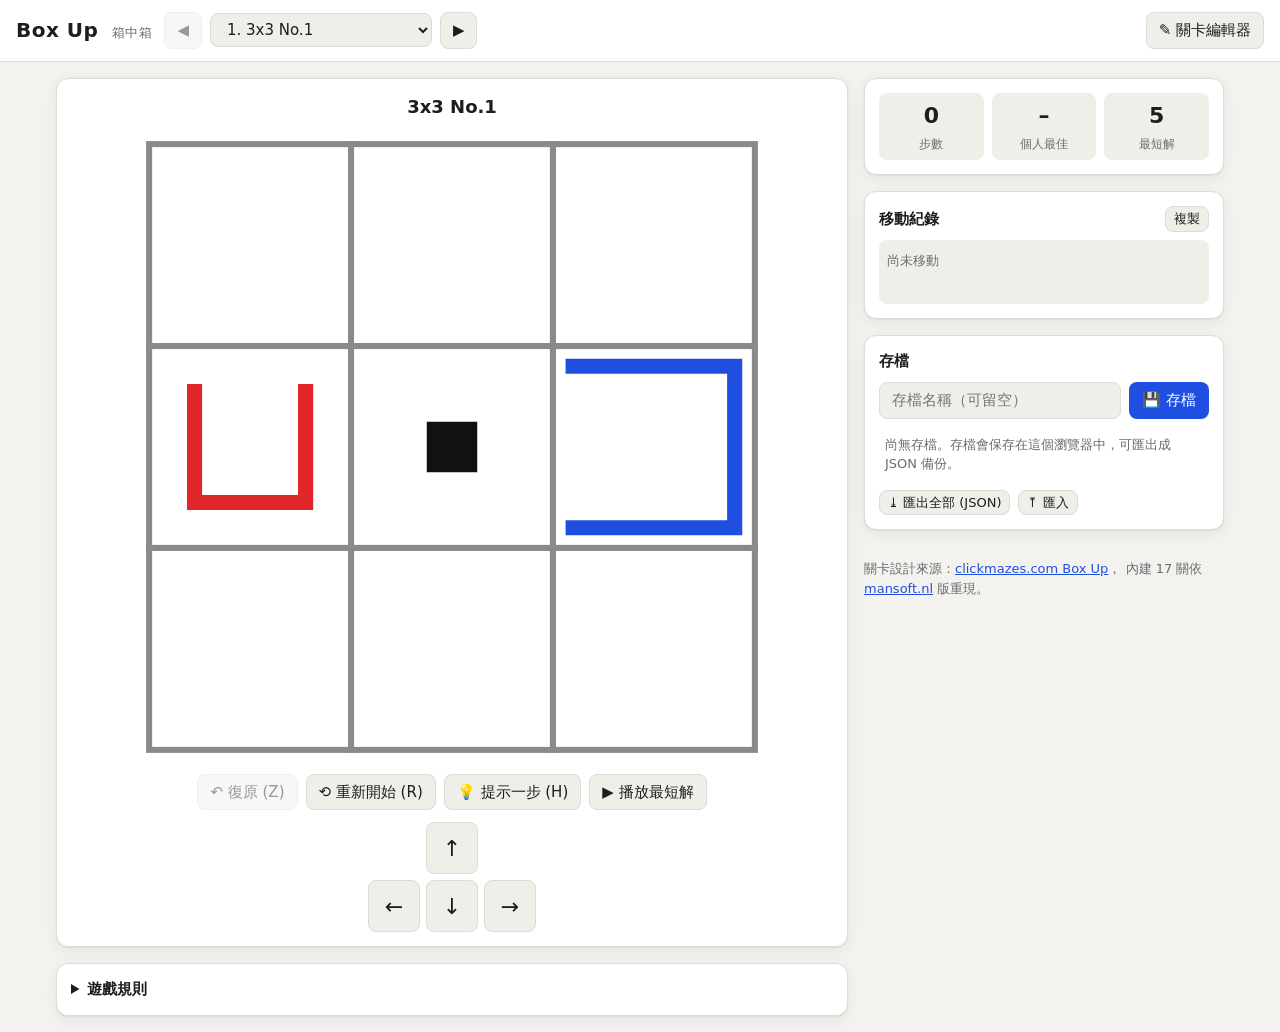
==== index.html @ 64d10af4 "Box Up 箱中箱：遊戲（17 關、移動紀錄、存檔）與關卡編輯器 Co-Authored-By: Claude Opus 5.5 <noreply@anthropic.com>" ====
<!doctype html>
<html lang="zh-Hant">
<head>
<meta charset="utf-8">
<meta name="viewport" content="width=device-width, initial-scale=1">
<title>Box Up 箱中箱</title>
<link rel="stylesheet" href="style.css">
</head>
<body>
<header class="top">
  <h1>Box Up <small>箱中箱</small></h1>
  <div class="row">
    <button id="prevBtn" title="上一關">◀</button>
    <select id="levelSel" aria-label="選擇關卡"></select>
    <button id="nextBtn" title="下一關">▶</button>
  </div>
  <nav><a class="btn" href="editor.html">✎ 關卡編輯器</a></nav>
</header>

<main class="layout">
  <section class="stack">
    <div class="card board-wrap">
      <div class="status" id="status"></div>
      <svg class="board" id="board"></svg>
      <div class="row" style="justify-content:center">
        <button id="undoBtn">↶ 復原 (Z)</button>
        <button id="restartBtn">⟲ 重新開始 (R)</button>
        <button id="hintBtn">💡 提示一步 (H)</button>
        <button id="solutionBtn">▶ 播放最短解</button>
      </div>
      <div class="dpad" aria-label="方向鍵">
        <button class="u" data-dir="0">↑</button>
        <button class="l" data-dir="3">←</button>
        <button class="d" data-dir="2">↓</button>
        <button class="r" data-dir="1">→</button>
      </div>
    </div>

    <div class="card rules">
      <details>
        <summary>遊戲規則</summary>
        <ul>
          <li>用方向鍵（或 WASD、畫面按鈕、點擊相鄰格、手機滑動）移動<b>小黑點</b>。</li>
          <li>箱子是缺一邊的方框，<b>缺口</b>就是入口。只能從缺口走進箱子。</li>
          <li>在箱子裡往缺口方向走會離開箱子；往其他方向走會<b>推著箱子一起移動</b>。</li>
          <li>紅箱可以從藍箱的缺口推進藍箱；藍箱則放不進紅箱，箱子也不能撞進同色箱子。</li>
          <li>目標：小黑點進入<span style="color:var(--box-red)">紅箱</span>，再把紅箱推進<span style="color:var(--box-blue)">藍箱</span>。黑色的箱子只是障礙用的配角。</li>
        </ul>
        <p class="muted">鍵盤：方向鍵 / WASD 移動、Z 或 Backspace 復原、R 重新開始、H 提示。</p>
      </details>
    </div>
  </section>

  <aside class="stack">
    <div class="card">
      <div class="stats">
        <div><b id="stepCount">0</b><span>步數</span></div>
        <div><b id="bestCount">–</b><span>個人最佳</span></div>
        <div><b id="parCount">…</b><span>最短解</span></div>
      </div>
    </div>

    <div class="card">
      <div class="row" style="justify-content:space-between">
        <h2 style="margin:0">移動紀錄</h2>
        <button class="small" id="copyMovesBtn">複製</button>
      </div>
      <div class="movelog" id="moveLog" style="margin-top:8px"></div>
    </div>

    <div class="card">
      <h2>存檔</h2>
      <div class="row">
        <input type="text" id="saveName" placeholder="存檔名稱（可留空）" style="flex:1">
        <button class="primary" id="saveBtn">💾 存檔</button>
      </div>
      <div class="list" id="recordList" style="margin-top:10px"></div>
      <div class="row" style="margin-top:10px">
        <button class="small" id="exportBtn">⤓ 匯出全部 (JSON)</button>
        <button class="small" id="importBtn">⤒ 匯入</button>
        <input type="file" id="importFile" accept=".json,application/json" hidden>
      </div>
    </div>

    <p class="muted">關卡設計來源：<a href="https://clickmazes.com/boxup/new-boxup.htm" target="_blank" rel="noopener">clickmazes.com Box Up</a>，
      內建 17 關依 <a href="https://www.mansoft.nl/svg/boxup.html" target="_blank" rel="noopener">mansoft.nl</a> 版重現。</p>
  </aside>
</main>
<div class="toast" id="toast"></div>

<script src="boxup-core.js"></script>
<script src="levels.js"></script>
<script>
(function () {
  'use strict';
  const B = BoxUp;
  const $ = id => document.getElementById(id);
  const store = {
    get(k, d) { try { const v = localStorage.getItem(k); return v ? JSON.parse(v) : d; } catch (e) { return d; } },
    set(k, v) { try { localStorage.setItem(k, JSON.stringify(v)); } catch (e) { toast('無法寫入瀏覽器儲存空間'); } },
  };
  const K_RECORDS = 'boxup.records', K_CUSTOM = 'boxup.customLevels', K_BEST = 'boxup.best', K_LAST = 'boxup.lastLevel';

  let levels = [];        // {id, name, code, custom}
  let cur = null;         // 目前關卡 {id,name,code}
  let L = null;           // 解析後關卡
  let history = [];       // 狀態堆疊
  let moves = '';         // 'URDL' 字串
  let board = null;
  let solved = false;
  let replayTimer = null;
  let parCache = {};

  function toast(msg) {
    const t = $('toast'); t.textContent = msg; t.classList.add('show');
    clearTimeout(toast._t); toast._t = setTimeout(() => t.classList.remove('show'), 1800);
  }

  // ---------- 關卡清單 ----------
  function buildLevelList() {
    levels = BOXUP_LEVELS.map((l, i) => ({ id: 'b' + i, name: `${i + 1}. ${l.name}`, code: l.code }));
    store.get(K_CUSTOM, []).forEach((l, i) => levels.push({ id: 'c:' + l.code, name: `★ ${l.name}`, code: l.code, custom: true }));
    const params = new URLSearchParams(location.search);
    const testCode = params.get('code');
    if (testCode && !levels.some(l => l.code === testCode)) {
      levels.push({ id: 't:' + testCode, name: `🧪 ${params.get('name') || '試玩關卡'}`, code: testCode, custom: true });
    }
    const sel = $('levelSel');
    sel.innerHTML = '';
    const g1 = document.createElement('optgroup'); g1.label = '內建關卡';
    const g2 = document.createElement('optgroup'); g2.label = '自訂關卡';
    levels.forEach((l, i) => {
      const o = document.createElement('option'); o.value = i; o.textContent = l.name;
      (l.custom ? g2 : g1).appendChild(o);
    });
    sel.appendChild(g1); if (g2.children.length) sel.appendChild(g2);
  }

  function levelIndexByCode(code) { return levels.findIndex(l => l.code === code); }

  function loadLevel(idx, movesToApply) {
    stopReplay();
    idx = Math.max(0, Math.min(levels.length - 1, idx));
    cur = levels[idx];
    $('levelSel').value = idx;
    $('prevBtn').disabled = idx === 0;
    $('nextBtn').disabled = idx === levels.length - 1;
    try { L = B.parse(cur.code); }
    catch (e) { $('status').textContent = '關卡格式錯誤：' + e.message; return; }
    board = B.createBoard($('board'), L, { onCell: clickCell });
    history = [B.initialState(L)];
    moves = '';
    solved = false;
    $('board').classList.add('no-anim');
    render();
    requestAnimationFrame(() => requestAnimationFrame(() => $('board').classList.remove('no-anim')));
    document.title = 'Box Up ' + cur.name.replace(/^[^ ]+ /, '');
    store.set(K_LAST, cur.code);
    if (movesToApply) applyMoves(movesToApply, false);
    updatePar();
  }

  function updatePar() {
    const code = cur.code;
    if (parCache[code] !== undefined) { $('parCount').textContent = parCache[code] ?? '無解'; return; }
    $('parCount').textContent = '…';
    setTimeout(() => {
      const r = B.solve(B.parse(code));
      parCache[code] = r.path ? r.path.length : null;
      if (cur.code === code) $('parCount').textContent = parCache[code] ?? (r.aborted ? '太大' : '無解');
    }, 30);
  }

  function state() { return history[history.length - 1]; }

  // ---------- 移動 ----------
  function doMove(dir, fromReplay) {
    if (!fromReplay && replayTimer) return false;
    if (solved) return false;
    const S = B.move(L, state(), dir);
    if (!S) { if (!fromReplay) bump(); return false; }
    history.push(S);
    moves += B.LETTERS[dir];
    if (B.isSolved(L, S)) onSolved();
    render();
    return true;
  }

  function bump() {
    const svg = $('board');
    svg.animate([{ transform: 'translateX(0)' }, { transform: 'translateX(-4px)' }, { transform: 'translateX(4px)' }, { transform: 'translateX(0)' }], { duration: 160 });
  }

  function applyMoves(str, animate) {
    for (const c of str) {
      const d = B.LETTERS.indexOf(c);
      if (d < 0) continue;
      if (!doMove(d, true)) break;
    }
  }

  function undo() {
    if (replayTimer || history.length <= 1) return;
    history.pop(); moves = moves.slice(0, -1); solved = false; render();
  }

  function restart() { stopReplay(); history = [history[0]]; moves = ''; solved = false; render(); }

  function onSolved() {
    solved = true;
    const best = store.get(K_BEST, {});
    const n = moves.length;
    if (!best[cur.code] || n < best[cur.code]) { best[cur.code] = n; store.set(K_BEST, best); }
  }

  function clickCell(x, y) {
    const S = state();
    const dx = x - S.px, dy = y - S.py;
    if (Math.abs(dx) + Math.abs(dy) !== 1) return;
    doMove(B.DIRS.findIndex(d => d[0] === dx && d[1] === dy));
  }

  // ---------- 畫面 ----------
  function render() {
    board.update(state());
    $('stepCount').textContent = moves.length;
    const best = store.get(K_BEST, {})[cur.code];
    $('bestCount').textContent = best ?? '–';
    $('board').classList.toggle('solved', solved);
    const st = $('status');
    if (solved) {
      const par = parCache[cur.code];
      st.textContent = `🎉 過關！共 ${moves.length} 步` + (par && moves.length === par ? '（最短解！）' : '');
      st.className = 'status win';
    } else if (replayTimer) { st.textContent = '▶ 播放中…'; st.className = 'status'; }
    else { st.textContent = cur.name.replace(/^[^ ]+ /, ''); st.className = 'status'; }
    renderLog();
    $('undoBtn').disabled = history.length <= 1 || !!replayTimer;
  }

  function renderLog(highlight) {
    const log = $('moveLog');
    if (!moves.length) { log.innerHTML = '<span class="muted">尚未移動</span>'; return; }
    let html = '';
    for (let i = 0; i < moves.length; i += 10) {
      const chunk = [...moves.slice(i, i + 10)].map((c, j) => {
        const a = B.ARROWS[B.LETTERS.indexOf(c)];
        return (i + j === highlight) ? `<span class="cur">${a}</span>` : a;
      }).join('');
      html += `<span class="grp"><span class="num">${i + 1}</span>${chunk}</span>`;
    }
    log.innerHTML = html;
    log.scrollTop = log.scrollHeight;
  }

  // ---------- 提示 / 播放 ----------
  function hint() {
    if (solved || replayTimer) return;
    const r = B.solve(L, state());
    if (!r.path) { toast(r.aborted ? '狀態太多，無法計算' : '目前局面無解，請復原或重新開始'); return; }
    toast(`提示：${B.ARROWS[r.path[0]]}（還需 ${r.path.length} 步）`);
    doMove(r.path[0]);
  }

  function playMoves(str, label) {
    stopReplay();
    history = [history[0]]; moves = ''; solved = false;
    let i = 0;
    replayTimer = setInterval(() => {
      if (i >= str.length || solved) { stopReplay(); toast(label + ' 播放完畢'); return; }
      doMove(B.LETTERS.indexOf(str[i++]), true);
    }, 220);
    $('solutionBtn').textContent = '■ 停止播放';
    render();
  }

  function stopReplay() {
    if (!replayTimer) return;
    clearInterval(replayTimer); replayTimer = null;
    $('solutionBtn').textContent = '▶ 播放最短解';
    if (board) render();
  }

  // ---------- 存檔 ----------
  function records() { return store.get(K_RECORDS, []); }

  function saveRecord() {
    if (!moves.length) { toast('還沒有任何移動可存檔'); return; }
    const list = records();
    const name = $('saveName').value.trim() || `${cur.name.replace(/^[^ ]+ /, '')} - ${moves.length} 步`;
    list.unshift({
      id: Date.now().toString(36), name, levelName: cur.name.replace(/^[^ ]+ /, ''), levelCode: cur.code,
      moves, steps: moves.length, solved, savedAt: new Date().toISOString(),
    });
    store.set(K_RECORDS, list);
    $('saveName').value = '';
    renderRecords();
    toast('已存檔');
  }

  function renderRecords() {
    const list = records(), box = $('recordList');
    if (!list.length) { box.innerHTML = '<div class="empty">尚無存檔。存檔會保存在這個瀏覽器中，可匯出成 JSON 備份。</div>'; return; }
    box.innerHTML = '';
    list.forEach(r => {
      const d = document.createElement('div'); d.className = 'item';
      const when = new Date(r.savedAt).toLocaleString();
      d.innerHTML = `<div class="t"></div>
        <div class="muted"><span class="lv"></span> · ${r.steps} 步 ${r.solved ? '<span class="badge ok">已過關</span>' : '<span class="badge">進行中</span>'}<br>${when}</div>
        <div class="muted mv" style="font-family:ui-monospace,Consolas,monospace;word-break:break-all"></div>
        <div class="row">
          <button class="small" data-act="load">載入繼續</button>
          <button class="small" data-act="replay">▶ 重播</button>
          <button class="small" data-act="txt">⤓ .txt</button>
          <button class="small danger" data-act="del">刪除</button>
        </div>`;
      d.querySelector('.t').textContent = r.name;
      d.querySelector('.lv').textContent = r.levelName;
      const arrows = B.movesToArrows(r.moves);
      d.querySelector('.mv').textContent = arrows.length > 60 ? arrows.slice(0, 60) + '…' : arrows;
      d.addEventListener('click', e => {
        const act = e.target.dataset && e.target.dataset.act;
        if (act) recordAction(act, r);
      });
      box.appendChild(d);
    });
  }

  function ensureLevel(r) {
    let idx = levelIndexByCode(r.levelCode);
    if (idx < 0) {
      levels.push({ id: 't:' + r.levelCode, name: `📁 ${r.levelName}`, code: r.levelCode, custom: true });
      buildSelOnly();
      idx = levels.length - 1;
    }
    return idx;
  }
  function buildSelOnly() {
    const sel = $('levelSel'); const o = document.createElement('option');
    o.value = levels.length - 1; o.textContent = levels[levels.length - 1].name; sel.appendChild(o);
  }

  function recordAction(act, r) {
    if (act === 'load') { loadLevel(ensureLevel(r), r.moves); toast('已載入：' + r.name); }
    else if (act === 'replay') { loadLevel(ensureLevel(r)); playMoves(r.moves, r.name); }
    else if (act === 'txt') downloadText(r);
    else if (act === 'del') {
      if (!confirm(`刪除存檔「${r.name}」？`)) return;
      store.set(K_RECORDS, records().filter(x => x.id !== r.id)); renderRecords();
    }
  }

  function download(filename, text, type) {
    const a = document.createElement('a');
    a.href = URL.createObjectURL(new Blob([text], { type: type || 'text/plain' }));
    a.download = filename; a.click();
    setTimeout(() => URL.revokeObjectURL(a.href), 1000);
  }

  function downloadText(r) {
    const arrows = B.movesToArrows(r.moves);
    const lines = [];
    for (let i = 0; i < arrows.length; i += 10) lines.push(String(i + 1).padStart(4) + ': ' + arrows.slice(i, i + 10));
    download(`BoxUp-${r.levelName}-${r.steps}步.txt`.replace(/[\\/:*?"<>|]/g, '_'),
      `Box Up 遊戲紀錄\n名稱：${r.name}\n關卡：${r.levelName}\n關卡代碼：${r.levelCode}\n步數：${r.steps}\n狀態：${r.solved ? '已過關' : '進行中'}\n時間：${new Date(r.savedAt).toLocaleString()}\n\n移動（URDL）：${r.moves}\n\n移動（方向）：\n${lines.join('\n')}\n`);
  }

  function exportAll() {
    const data = { app: 'BoxUp', version: 1, exportedAt: new Date().toISOString(), records: records(), customLevels: store.get(K_CUSTOM, []) };
    download('BoxUp-存檔.json', JSON.stringify(data, null, 2), 'application/json');
  }

  function importFile(file) {
    const rd = new FileReader();
    rd.onload = () => {
      try {
        const data = JSON.parse(rd.result);
        const incoming = Array.isArray(data) ? data : (data.records || []);
        const list = records(); const ids = new Set(list.map(r => r.id));
        let n = 0;
        incoming.forEach(r => { if (r && r.levelCode && typeof r.moves === 'string' && !ids.has(r.id)) { list.push(r); n++; } });
        store.set(K_RECORDS, list);
        let m = 0;
        if (Array.isArray(data.customLevels)) {
          const cl = store.get(K_CUSTOM, []); const codes = new Set(cl.map(c => c.code));
          data.customLevels.forEach(c => { if (c && c.code && !codes.has(c.code)) { cl.push(c); m++; } });
          store.set(K_CUSTOM, cl);
        }
        renderRecords();
        if (m) { const code = cur.code; buildLevelList(); $('levelSel').value = levelIndexByCode(code); }
        toast(`匯入 ${n} 筆存檔` + (m ? `、${m} 個自訂關卡` : ''));
      } catch (e) { toast('匯入失敗：檔案格式錯誤'); }
    };
    rd.readAsText(file);
  }

  // ---------- 事件 ----------
  const KEYMAP = { ArrowUp: 0, ArrowRight: 1, ArrowDown: 2, ArrowLeft: 3, w: 0, d: 1, s: 2, a: 3, W: 0, D: 1, S: 2, A: 3 };
  document.addEventListener('keydown', e => {
    if (e.target.matches && e.target.matches('input, textarea, select')) return;
    if (e.ctrlKey || e.metaKey || e.altKey) return;
    if (e.key in KEYMAP) { e.preventDefault(); doMove(KEYMAP[e.key]); }
    else if (e.key === 'z' || e.key === 'Z' || e.key === 'Backspace') { e.preventDefault(); undo(); }
    else if (e.key === 'r' || e.key === 'R') restart();
    else if (e.key === 'h' || e.key === 'H') hint();
  });
  document.querySelectorAll('.dpad button').forEach(b => b.addEventListener('click', () => doMove(+b.dataset.dir)));

  // 手機滑動
  let touch = null;
  $('board').addEventListener('touchstart', e => { const t = e.touches[0]; touch = [t.clientX, t.clientY]; }, { passive: true });
  $('board').addEventListener('touchend', e => {
    if (!touch) return;
    const t = e.changedTouches[0], dx = t.clientX - touch[0], dy = t.clientY - touch[1];
    touch = null;
    if (Math.max(Math.abs(dx), Math.abs(dy)) < 24) return;
    e.preventDefault();
    doMove(Math.abs(dx) > Math.abs(dy) ? (dx > 0 ? 1 : 3) : (dy > 0 ? 2 : 0));
  });

  $('levelSel').addEventListener('change', e => loadLevel(+e.target.value));
  $('prevBtn').addEventListener('click', () => loadLevel(+$('levelSel').value - 1));
  $('nextBtn').addEventListener('click', () => loadLevel(+$('levelSel').value + 1));
  $('undoBtn').addEventListener('click', undo);
  $('restartBtn').addEventListener('click', restart);
  $('hintBtn').addEventListener('click', hint);
  $('solutionBtn').addEventListener('click', () => {
    if (replayTimer) { stopReplay(); return; }
    const r = B.solve(L);
    if (!r.path) { toast('此關無解'); return; }
    playMoves(r.path.map(d => B.LETTERS[d]).join(''), '最短解');
  });
  $('copyMovesBtn').addEventListener('click', () => {
    const text = B.movesToArrows(moves);
    if (!text) return;
    navigator.clipboard.writeText(text).then(() => toast('已複製移動紀錄'), () => toast('複製失敗'));
  });
  $('saveBtn').addEventListener('click', saveRecord);
  $('saveName').addEventListener('keydown', e => { if (e.key === 'Enter') saveRecord(); });
  $('exportBtn').addEventListener('click', exportAll);
  $('importBtn').addEventListener('click', () => $('importFile').click());
  $('importFile').addEventListener('change', e => { if (e.target.files[0]) importFile(e.target.files[0]); e.target.value = ''; });

  // ---------- 啟動 ----------
  buildLevelList();
  const params = new URLSearchParams(location.search);
  let start = 0;
  if (params.get('code')) start = levelIndexByCode(params.get('code'));
  else { const last = store.get(K_LAST, null); const i = last ? levelIndexByCode(last) : -1; if (i >= 0) start = i; }
  loadLevel(start < 0 ? 0 : start);
  renderRecords();
})();
</script>
</body>
</html>
---- style.css ----
:root {
  --bg: #f4f2ee;
  --panel: #ffffff;
  --ink: #1d1d1f;
  --muted: #6b6b70;
  --line: #dedbd4;
  --accent: #1f4fe0;
  --accent-ink: #ffffff;
  --danger: #c62828;
  --ok: #1b7a3a;
  --chip: #f0eee9;
  --cell: #ffffff;
  --grid: #8a8a8a;
  --wall: #222222;
  --box-red: #e0262b;
  --box-blue: #1f4fe0;
  --box-other: #222222;
  --player: #111111;
  --shadow: 0 1px 2px rgba(0,0,0,.06), 0 4px 16px rgba(0,0,0,.06);
}
@media (prefers-color-scheme: dark) {
  :root:not([data-theme="light"]) {
    --bg: #17171a; --panel: #212125; --ink: #ececef; --muted: #a0a0a8; --line: #36363c;
    --accent: #5b82ff; --chip: #2b2b31; --danger: #ff6b6b; --ok: #4cc27a;
    --shadow: 0 1px 2px rgba(0,0,0,.4), 0 4px 16px rgba(0,0,0,.3);
  }
}
* { box-sizing: border-box; }
html, body { margin: 0; }
body {
  background: var(--bg); color: var(--ink);
  font: 15px/1.5 system-ui, -apple-system, "Segoe UI", "Microsoft JhengHei", "PingFang TC", sans-serif;
}
a { color: var(--accent); }
header.top {
  display: flex; align-items: center; gap: 12px; flex-wrap: wrap;
  padding: 12px 16px; border-bottom: 1px solid var(--line); background: var(--panel);
}
header.top h1 { font-size: 20px; margin: 0; letter-spacing: .5px; }
header.top h1 small { font-weight: 400; color: var(--muted); font-size: 13px; margin-left: 6px; }
header.top nav { margin-left: auto; display: flex; gap: 8px; }
main.layout {
  display: grid; grid-template-columns: minmax(0, 1fr) 360px; gap: 16px;
  padding: 16px; max-width: 1200px; margin: 0 auto;
}
@media (max-width: 860px) { main.layout { grid-template-columns: 1fr; } }
.card { background: var(--panel); border: 1px solid var(--line); border-radius: 12px; box-shadow: var(--shadow); padding: 14px; }
.card h2 { font-size: 15px; margin: 0 0 10px; }
.stack { display: flex; flex-direction: column; gap: 16px; min-width: 0; }
.row { display: flex; gap: 8px; align-items: center; flex-wrap: wrap; }
.muted { color: var(--muted); font-size: 13px; }

button, .btn, select, input[type=text], input[type=number], textarea {
  font: inherit; color: var(--ink); background: var(--chip);
  border: 1px solid var(--line); border-radius: 8px; padding: 6px 12px;
}
button, .btn { cursor: pointer; text-decoration: none; display: inline-flex; align-items: center; gap: 4px; }
button:hover, .btn:hover { filter: brightness(.96); }
button:disabled { opacity: .45; cursor: default; }
button.primary, .btn.primary { background: var(--accent); color: var(--accent-ink); border-color: transparent; }
button.danger { color: var(--danger); }
button.small { padding: 2px 8px; font-size: 13px; }
input[type=text], textarea { width: 100%; }
textarea { font-family: ui-monospace, Consolas, monospace; font-size: 13px; resize: vertical; }

/* 棋盤 */
.board-wrap { display: flex; flex-direction: column; align-items: center; gap: 12px; }
svg.board { width: 100%; max-width: 640px; max-height: 70vh; display: block; touch-action: none; user-select: none; }
svg.board .cell { fill: var(--cell); stroke: var(--grid); stroke-width: 3; }
svg.board .cell.wall { fill: var(--wall); }
svg.board .piece { transition: transform .12s ease-out; }
svg.board.no-anim .piece { transition: none; }
svg.board.solved .cell { fill: #fffbe6; }
.status { font-size: 18px; font-weight: 600; min-height: 1.5em; text-align: center; }
.status.win { color: var(--ok); }

.dpad { display: grid; grid-template-columns: repeat(3, 52px); grid-template-rows: repeat(2, 52px); gap: 6px; }
.dpad button { justify-content: center; font-size: 22px; padding: 0; }
.dpad .u { grid-column: 2; grid-row: 1; }
.dpad .l { grid-column: 1; grid-row: 2; }
.dpad .d { grid-column: 2; grid-row: 2; }
.dpad .r { grid-column: 3; grid-row: 2; }

.stats { display: grid; grid-template-columns: repeat(3, 1fr); gap: 8px; text-align: center; }
.stats div { background: var(--chip); border-radius: 8px; padding: 6px; }
.stats b { display: block; font-size: 22px; }
.stats span { font-size: 12px; color: var(--muted); }

.movelog {
  font-family: ui-monospace, Consolas, monospace; font-size: 16px; line-height: 1.7;
  background: var(--chip); border-radius: 8px; padding: 8px; min-height: 64px; max-height: 220px; overflow: auto;
  word-break: break-all;
}
.movelog .grp { margin-right: 10px; white-space: nowrap; }
.movelog .num { color: var(--muted); font-size: 11px; margin-right: 2px; }
.movelog .cur { background: var(--accent); color: var(--accent-ink); border-radius: 3px; }

.list { display: flex; flex-direction: column; gap: 6px; max-height: 300px; overflow: auto; }
.list .item { border: 1px solid var(--line); border-radius: 8px; padding: 8px; display: flex; flex-direction: column; gap: 4px; }
.list .item .t { font-weight: 600; }
.list .empty { color: var(--muted); font-size: 13px; padding: 6px; }
details summary { cursor: pointer; font-weight: 600; }
.rules p, .rules li { font-size: 14px; }
.badge { display: inline-block; font-size: 11px; padding: 1px 6px; border-radius: 99px; background: var(--chip); border: 1px solid var(--line); }
.badge.ok { color: var(--ok); border-color: var(--ok); }
.toast {
  position: fixed; left: 50%; bottom: 24px; transform: translateX(-50%);
  background: #222; color: #fff; padding: 8px 16px; border-radius: 8px; opacity: 0; pointer-events: none; transition: opacity .2s;
}
.toast.show { opacity: .92; }
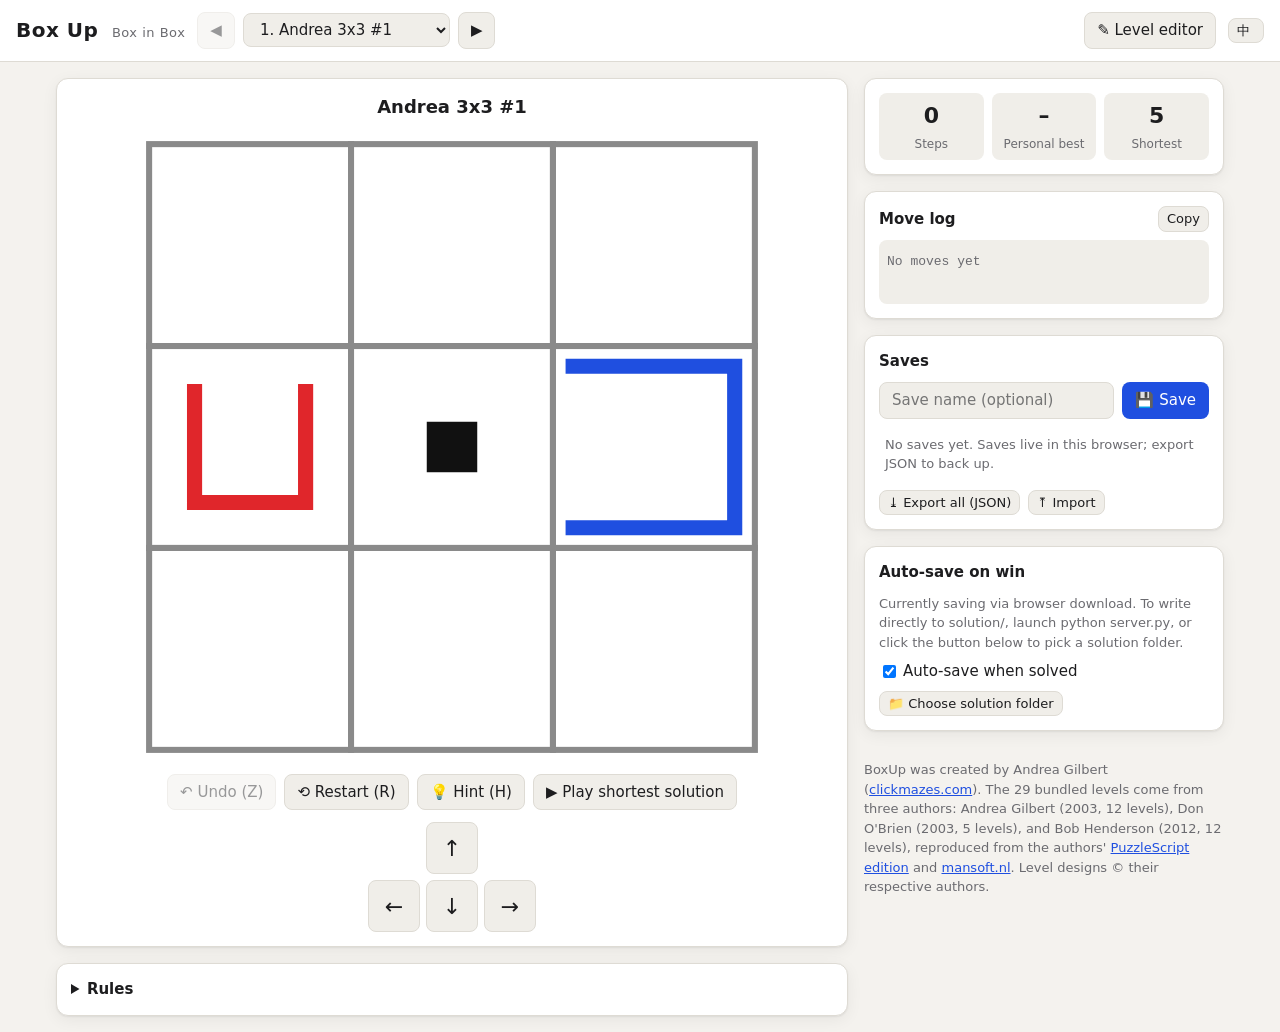
==== commit fb12fb35: "擴充為 29 關 + 中英文語系切換、新增本機伺服器與過關自動存解法 - 關卡：由 17 關擴到 29 關（Andrea / Don / Bob 三位作者分組） - 核心：支援同格堆疊 [..]（例 " ====
--- a/index.html
+++ b/index.html
@@ -4,17 +4,18 @@
 <meta charset="utf-8">
 <meta name="viewport" content="width=device-width, initial-scale=1">
 <title>Box Up 箱中箱</title>
+<meta data-i18n-doctitle="page_title_game">
 <link rel="stylesheet" href="style.css">
 </head>
 <body>
 <header class="top">
-  <h1>Box Up <small>箱中箱</small></h1>
+  <h1>Box Up <small data-i18n-text="brand_sub_game">箱中箱</small></h1>
   <div class="row">
-    <button id="prevBtn" title="上一關">◀</button>
-    <select id="levelSel" aria-label="選擇關卡"></select>
-    <button id="nextBtn" title="下一關">▶</button>
+    <button id="prevBtn" data-i18n-title="btn_prev_title">◀</button>
+    <select id="levelSel" data-i18n-aria="lvl_sel_aria"></select>
+    <button id="nextBtn" data-i18n-title="btn_next_title">▶</button>
   </div>
-  <nav><a class="btn" href="editor.html">✎ 關卡編輯器</a></nav>
+  <nav><a class="btn" href="editor.html" data-i18n-text="nav_editor">✎ 關卡編輯器</a></nav>
 </header>
 
 <main class="layout">
@@ -23,12 +24,12 @@
       <div class="status" id="status"></div>
       <svg class="board" id="board"></svg>
       <div class="row" style="justify-content:center">
-        <button id="undoBtn">↶ 復原 (Z)</button>
-        <button id="restartBtn">⟲ 重新開始 (R)</button>
-        <button id="hintBtn">💡 提示一步 (H)</button>
-        <button id="solutionBtn">▶ 播放最短解</button>
-      </div>
-      <div class="dpad" aria-label="方向鍵">
+        <button id="undoBtn" data-i18n-text="btn_undo">↶ 復原 (Z)</button>
+        <button id="restartBtn" data-i18n-text="btn_restart">⟲ 重新開始 (R)</button>
+        <button id="hintBtn" data-i18n-text="btn_hint">💡 提示一步 (H)</button>
+        <button id="solutionBtn" data-i18n-text="btn_play_solution">▶ 播放最短解</button>
+      </div>
+      <div class="dpad" data-i18n-aria="dpad_aria">
         <button class="u" data-dir="0">↑</button>
         <button class="l" data-dir="3">←</button>
         <button class="d" data-dir="2">↓</button>
@@ -38,15 +39,15 @@
 
     <div class="card rules">
       <details>
-        <summary>遊戲規則</summary>
+        <summary data-i18n-text="rules_summary">遊戲規則</summary>
         <ul>
-          <li>用方向鍵（或 WASD、畫面按鈕、點擊相鄰格、手機滑動）移動<b>小黑點</b>。</li>
-          <li>箱子是缺一邊的方框，<b>缺口</b>就是入口。只能從缺口走進箱子。</li>
-          <li>在箱子裡往缺口方向走會離開箱子；往其他方向走會<b>推著箱子一起移動</b>。</li>
-          <li>紅箱可以從藍箱的缺口推進藍箱；藍箱則放不進紅箱，箱子也不能撞進同色箱子。</li>
-          <li>目標：小黑點進入<span style="color:var(--box-red)">紅箱</span>，再把紅箱推進<span style="color:var(--box-blue)">藍箱</span>。黑色的箱子只是障礙用的配角。</li>
+          <li data-i18n="rule_1"></li>
+          <li data-i18n="rule_2"></li>
+          <li data-i18n="rule_3"></li>
+          <li data-i18n="rule_4"></li>
+          <li data-i18n="rule_5"></li>
         </ul>
-        <p class="muted">鍵盤：方向鍵 / WASD 移動、Z 或 Backspace 復原、R 重新開始、H 提示。</p>
+        <p class="muted" data-i18n-text="rules_kbd"></p>
       </details>
     </div>
   </section>
@@ -54,58 +55,68 @@
   <aside class="stack">
     <div class="card">
       <div class="stats">
-        <div><b id="stepCount">0</b><span>步數</span></div>
-        <div><b id="bestCount">–</b><span>個人最佳</span></div>
-        <div><b id="parCount">…</b><span>最短解</span></div>
+        <div><b id="stepCount">0</b><span data-i18n-text="stat_steps">步數</span></div>
+        <div><b id="bestCount">–</b><span data-i18n-text="stat_best">個人最佳</span></div>
+        <div><b id="parCount">…</b><span data-i18n-text="stat_par">最短解</span></div>
       </div>
     </div>
 
     <div class="card">
       <div class="row" style="justify-content:space-between">
-        <h2 style="margin:0">移動紀錄</h2>
-        <button class="small" id="copyMovesBtn">複製</button>
+        <h2 style="margin:0" data-i18n-text="movelog_h2">移動紀錄</h2>
+        <button class="small" id="copyMovesBtn" data-i18n-text="btn_copy">複製</button>
       </div>
       <div class="movelog" id="moveLog" style="margin-top:8px"></div>
     </div>
 
     <div class="card">
-      <h2>存檔</h2>
+      <h2 data-i18n-text="save_h2">存檔</h2>
       <div class="row">
-        <input type="text" id="saveName" placeholder="存檔名稱（可留空）" style="flex:1">
-        <button class="primary" id="saveBtn">💾 存檔</button>
+        <input type="text" id="saveName" data-i18n-placeholder="save_name_placeholder" style="flex:1">
+        <button class="primary" id="saveBtn" data-i18n-text="btn_save">💾 存檔</button>
       </div>
       <div class="list" id="recordList" style="margin-top:10px"></div>
       <div class="row" style="margin-top:10px">
-        <button class="small" id="exportBtn">⤓ 匯出全部 (JSON)</button>
-        <button class="small" id="importBtn">⤒ 匯入</button>
+        <button class="small" id="exportBtn" data-i18n-text="btn_export_all">⤓ 匯出全部 (JSON)</button>
+        <button class="small" id="importBtn" data-i18n-text="btn_import">⤒ 匯入</button>
         <input type="file" id="importFile" accept=".json,application/json" hidden>
       </div>
     </div>
 
-    <p class="muted">關卡設計來源：<a href="https://clickmazes.com/boxup/new-boxup.htm" target="_blank" rel="noopener">clickmazes.com Box Up</a>，
-      內建 17 關依 <a href="https://www.mansoft.nl/svg/boxup.html" target="_blank" rel="noopener">mansoft.nl</a> 版重現。</p>
+    <div class="card">
+      <h2 data-i18n-text="autosave_h2">過關自動存解法</h2>
+      <div class="muted" id="autoSaveInfo" data-i18n-text="autosave_checking">檢查中…</div>
+      <div class="row" style="margin-top:8px">
+        <label class="row" style="gap:4px"><input type="checkbox" id="autoSaveOn" checked> <span data-i18n-text="autosave_toggle">過關時自動存檔</span></label>
+        <button class="small" id="pickDirBtn" hidden data-i18n-text="btn_pick_dir">📁 選擇 solution 資料夾</button>
+      </div>
+    </div>
+
+    <p class="muted" data-i18n="footer_credit"></p>
   </aside>
 </main>
 <div class="toast" id="toast"></div>
 
+<script src="i18n.js"></script>
 <script src="boxup-core.js"></script>
 <script src="levels.js"></script>
 <script>
 (function () {
   'use strict';
   const B = BoxUp;
+  const T = (k, v) => window.I18N.t(k, v);
   const $ = id => document.getElementById(id);
   const store = {
     get(k, d) { try { const v = localStorage.getItem(k); return v ? JSON.parse(v) : d; } catch (e) { return d; } },
-    set(k, v) { try { localStorage.setItem(k, JSON.stringify(v)); } catch (e) { toast('無法寫入瀏覽器儲存空間'); } },
+    set(k, v) { try { localStorage.setItem(k, JSON.stringify(v)); } catch (e) { toast(T('toast_storage_fail')); } },
   };
   const K_RECORDS = 'boxup.records', K_CUSTOM = 'boxup.customLevels', K_BEST = 'boxup.best', K_LAST = 'boxup.lastLevel';
 
-  let levels = [];        // {id, name, code, custom}
-  let cur = null;         // 目前關卡 {id,name,code}
-  let L = null;           // 解析後關卡
-  let history = [];       // 狀態堆疊
-  let moves = '';         // 'URDL' 字串
+  let levels = [];
+  let cur = null;
+  let L = null;
+  let history = [];
+  let moves = '';
   let board = null;
   let solved = false;
   let replayTimer = null;
@@ -116,24 +127,29 @@
     clearTimeout(toast._t); toast._t = setTimeout(() => t.classList.remove('show'), 1800);
   }
 
-  // ---------- 關卡清單 ----------
   function buildLevelList() {
-    levels = BOXUP_LEVELS.map((l, i) => ({ id: 'b' + i, name: `${i + 1}. ${l.name}`, code: l.code }));
+    levels = BOXUP_LEVELS.map((l, i) => ({ id: 'b' + i, name: `${i + 1}. ${l.author} ${l.name}`, code: l.code, author: l.author }));
     store.get(K_CUSTOM, []).forEach((l, i) => levels.push({ id: 'c:' + l.code, name: `★ ${l.name}`, code: l.code, custom: true }));
     const params = new URLSearchParams(location.search);
     const testCode = params.get('code');
     if (testCode && !levels.some(l => l.code === testCode)) {
-      levels.push({ id: 't:' + testCode, name: `🧪 ${params.get('name') || '試玩關卡'}`, code: testCode, custom: true });
+      levels.push({ id: 't:' + testCode, name: `🧪 ${params.get('name') || T('test_level_default_name')}`, code: testCode, custom: true });
     }
     const sel = $('levelSel');
     sel.innerHTML = '';
-    const g1 = document.createElement('optgroup'); g1.label = '內建關卡';
-    const g2 = document.createElement('optgroup'); g2.label = '自訂關卡';
+    const groups = {};
+    const group = key => {
+      if (!groups[key]) {
+        groups[key] = document.createElement('optgroup');
+        groups[key].label = key === '*' ? T('group_custom') : BOXUP_AUTHORS[key];
+        sel.appendChild(groups[key]);
+      }
+      return groups[key];
+    };
     levels.forEach((l, i) => {
       const o = document.createElement('option'); o.value = i; o.textContent = l.name;
-      (l.custom ? g2 : g1).appendChild(o);
+      group(l.custom ? '*' : l.author).appendChild(o);
     });
-    sel.appendChild(g1); if (g2.children.length) sel.appendChild(g2);
   }
 
   function levelIndexByCode(code) { return levels.findIndex(l => l.code === code); }
@@ -146,7 +162,7 @@
     $('prevBtn').disabled = idx === 0;
     $('nextBtn').disabled = idx === levels.length - 1;
     try { L = B.parse(cur.code); }
-    catch (e) { $('status').textContent = '關卡格式錯誤：' + e.message; return; }
+    catch (e) { $('status').textContent = T('status_bad_format', { msg: e.message }); return; }
     board = B.createBoard($('board'), L, { onCell: clickCell });
     history = [B.initialState(L)];
     moves = '';
@@ -154,7 +170,7 @@
     $('board').classList.add('no-anim');
     render();
     requestAnimationFrame(() => requestAnimationFrame(() => $('board').classList.remove('no-anim')));
-    document.title = 'Box Up ' + cur.name.replace(/^[^ ]+ /, '');
+    document.title = 'Box Up ' + levelLabel(cur);
     store.set(K_LAST, cur.code);
     if (movesToApply) applyMoves(movesToApply, false);
     updatePar();
@@ -162,18 +178,17 @@
 
   function updatePar() {
     const code = cur.code;
-    if (parCache[code] !== undefined) { $('parCount').textContent = parCache[code] ?? '無解'; return; }
+    if (parCache[code] !== undefined) { $('parCount').textContent = parCache[code] ?? T('par_no_solution'); return; }
     $('parCount').textContent = '…';
     setTimeout(() => {
       const r = B.solve(B.parse(code));
       parCache[code] = r.path ? r.path.length : null;
-      if (cur.code === code) $('parCount').textContent = parCache[code] ?? (r.aborted ? '太大' : '無解');
+      if (cur.code === code) $('parCount').textContent = parCache[code] ?? (r.aborted ? T('par_too_big') : T('par_no_solution'));
     }, 30);
   }
 
   function state() { return history[history.length - 1]; }
 
-  // ---------- 移動 ----------
   function doMove(dir, fromReplay) {
     if (!fromReplay && replayTimer) return false;
     if (solved) return false;
@@ -211,6 +226,91 @@
     const best = store.get(K_BEST, {});
     const n = moves.length;
     if (!best[cur.code] || n < best[cur.code]) { best[cur.code] = n; store.set(K_BEST, best); }
+    if (!replayTimer) autoSaveSolution();
+  }
+
+  const K_AUTOSAVE = 'boxup.autoSave';
+  let saveMode = 'download', dirHandle = null;
+
+  function levelLabel(l) { return l.name.replace(/^(\d+\.|★|🧪|📁)\s*/u, ''); }
+
+  function recordText(r) {
+    const arrows = B.movesToArrows(r.moves);
+    const lines = [];
+    for (let i = 0; i < arrows.length; i += 10) lines.push(String(i + 1).padStart(4) + ': ' + arrows.slice(i, i + 10));
+    return `${T('rec_txt_header')}\n${T('rec_txt_name')}: ${r.name}\n${T('rec_txt_level')}: ${r.levelName}\n${T('rec_txt_code')}: ${r.levelCode}\n${T('rec_txt_steps')}: ${r.steps}\n${T('rec_txt_status')}: ${r.solved ? T('rec_txt_solved') : T('rec_txt_unfinished')}\n${T('rec_txt_time')}: ${new Date(r.savedAt).toLocaleString()}\n\n${T('rec_txt_moves_urdl')}: ${r.moves}\n\n${T('rec_txt_moves_arrows')}:\n${lines.join('\n')}\n`;
+  }
+
+  const safeName = n => n.replace(/[\\/:*?"<>|]/g, '_');
+
+  function idb(op, value) {
+    return new Promise((res, rej) => {
+      const rq = indexedDB.open('boxup', 1);
+      rq.onupgradeneeded = () => rq.result.createObjectStore('kv');
+      rq.onerror = () => rej(rq.error);
+      rq.onsuccess = () => {
+        const tx = rq.result.transaction('kv', op === 'get' ? 'readonly' : 'readwrite');
+        const st = tx.objectStore('kv');
+        const r2 = op === 'get' ? st.get('solutionDir') : st.put(value, 'solutionDir');
+        r2.onsuccess = () => res(r2.result); r2.onerror = () => rej(r2.error);
+      };
+    });
+  }
+
+  async function initAutoSave() {
+    $('autoSaveOn').checked = store.get(K_AUTOSAVE, true);
+    try {
+      const r = await fetch('api/ping', { cache: 'no-store' });
+      if (r.ok && (await r.json()).ok) { saveMode = 'server'; return showSaveInfo(); }
+    } catch (e) { }
+    if (window.showDirectoryPicker) {
+      $('pickDirBtn').hidden = false;
+      try { dirHandle = await idb('get'); } catch (e) { dirHandle = null; }
+      if (dirHandle) saveMode = 'dir';
+    }
+    showSaveInfo();
+  }
+
+  function showSaveInfo() {
+    const info = $('autoSaveInfo');
+    info.removeAttribute('data-i18n-text');
+    if (saveMode === 'server') info.textContent = T('autosave_server');
+    else if (saveMode === 'dir') info.textContent = T('autosave_dir', { name: dirHandle.name });
+    else info.textContent = window.showDirectoryPicker ? T('autosave_download_pick') : T('autosave_download_only');
+  }
+
+  async function autoSaveSolution() {
+    if (!$('autoSaveOn').checked) return;
+    const name = levelLabel(cur);
+    const filename = safeName(`${name}_${moves.length}.txt`);
+    const r = { name: T('rec_default_won_name', { level: name }), levelName: name, levelCode: cur.code, moves, steps: moves.length, solved: true, savedAt: new Date().toISOString() };
+    const content = recordText(r);
+    try {
+      if (saveMode === 'server') {
+        const res = await fetch('api/solution', { method: 'POST', headers: { 'Content-Type': 'application/json' }, body: JSON.stringify({ filename, content }) });
+        const j = await res.json();
+        if (!j.ok) throw new Error(j.error);
+        return toast(T('toast_sol_saved', { file: j.file }));
+      }
+      if (saveMode === 'dir') {
+        let perm = await dirHandle.queryPermission({ mode: 'readwrite' });
+        if (perm !== 'granted') perm = await dirHandle.requestPermission({ mode: 'readwrite' });
+        if (perm === 'granted') {
+          const fh = await dirHandle.getFileHandle(filename, { create: true });
+          const w = await fh.createWritable(); await w.write(content); await w.close();
+          return toast(T('toast_sol_saved_dir', { dir: dirHandle.name, filename }));
+        }
+      }
+    } catch (e) { toast(T('toast_autosave_failed', { msg: e.message })); }
+    download(filename, content);
+  }
+
+  async function pickDir() {
+    try {
+      dirHandle = await window.showDirectoryPicker({ id: 'boxup-solution', mode: 'readwrite' });
+      await idb('put', dirHandle);
+      saveMode = 'dir'; showSaveInfo(); toast(T('toast_dir_set', { name: dirHandle.name }));
+    } catch (e) { }
   }
 
   function clickCell(x, y) {
@@ -220,7 +320,6 @@
     doMove(B.DIRS.findIndex(d => d[0] === dx && d[1] === dy));
   }
 
-  // ---------- 畫面 ----------
   function render() {
     board.update(state());
     $('stepCount').textContent = moves.length;
@@ -230,17 +329,17 @@
     const st = $('status');
     if (solved) {
       const par = parCache[cur.code];
-      st.textContent = `🎉 過關！共 ${moves.length} 步` + (par && moves.length === par ? '（最短解！）' : '');
+      st.textContent = T('msg_solved', { n: moves.length }) + (par && moves.length === par ? T('msg_solved_optimal') : '');
       st.className = 'status win';
-    } else if (replayTimer) { st.textContent = '▶ 播放中…'; st.className = 'status'; }
-    else { st.textContent = cur.name.replace(/^[^ ]+ /, ''); st.className = 'status'; }
+    } else if (replayTimer) { st.textContent = T('msg_playing'); st.className = 'status'; }
+    else { st.textContent = levelLabel(cur); st.className = 'status'; }
     renderLog();
     $('undoBtn').disabled = history.length <= 1 || !!replayTimer;
   }
 
   function renderLog(highlight) {
     const log = $('moveLog');
-    if (!moves.length) { log.innerHTML = '<span class="muted">尚未移動</span>'; return; }
+    if (!moves.length) { log.innerHTML = `<span class="muted">${T('no_moves_yet')}</span>`; return; }
     let html = '';
     for (let i = 0; i < moves.length; i += 10) {
       const chunk = [...moves.slice(i, i + 10)].map((c, j) => {
@@ -253,12 +352,11 @@
     log.scrollTop = log.scrollHeight;
   }
 
-  // ---------- 提示 / 播放 ----------
   function hint() {
     if (solved || replayTimer) return;
     const r = B.solve(L, state());
-    if (!r.path) { toast(r.aborted ? '狀態太多，無法計算' : '目前局面無解，請復原或重新開始'); return; }
-    toast(`提示：${B.ARROWS[r.path[0]]}（還需 ${r.path.length} 步）`);
+    if (!r.path) { toast(r.aborted ? T('hint_too_many') : T('hint_no_solution_here')); return; }
+    toast(T('hint_text', { arrow: B.ARROWS[r.path[0]], n: r.path.length }));
     doMove(r.path[0]);
   }
 
@@ -267,52 +365,55 @@
     history = [history[0]]; moves = ''; solved = false;
     let i = 0;
     replayTimer = setInterval(() => {
-      if (i >= str.length || solved) { stopReplay(); toast(label + ' 播放完畢'); return; }
+      if (i >= str.length || solved) { stopReplay(); toast(T('replay_done', { label })); return; }
       doMove(B.LETTERS.indexOf(str[i++]), true);
     }, 220);
-    $('solutionBtn').textContent = '■ 停止播放';
+    $('solutionBtn').textContent = T('btn_stop_play');
+    $('solutionBtn').removeAttribute('data-i18n-text');
     render();
   }
 
   function stopReplay() {
     if (!replayTimer) return;
     clearInterval(replayTimer); replayTimer = null;
-    $('solutionBtn').textContent = '▶ 播放最短解';
+    $('solutionBtn').textContent = T('btn_play_solution');
+    $('solutionBtn').setAttribute('data-i18n-text', 'btn_play_solution');
     if (board) render();
   }
 
-  // ---------- 存檔 ----------
   function records() { return store.get(K_RECORDS, []); }
 
   function saveRecord() {
-    if (!moves.length) { toast('還沒有任何移動可存檔'); return; }
+    if (!moves.length) { toast(T('toast_no_moves')); return; }
     const list = records();
-    const name = $('saveName').value.trim() || `${cur.name.replace(/^[^ ]+ /, '')} - ${moves.length} 步`;
+    const name = $('saveName').value.trim() || T('record_default_name', { level: levelLabel(cur), n: moves.length });
     list.unshift({
-      id: Date.now().toString(36), name, levelName: cur.name.replace(/^[^ ]+ /, ''), levelCode: cur.code,
+      id: Date.now().toString(36), name, levelName: levelLabel(cur), levelCode: cur.code,
       moves, steps: moves.length, solved, savedAt: new Date().toISOString(),
     });
     store.set(K_RECORDS, list);
     $('saveName').value = '';
     renderRecords();
-    toast('已存檔');
+    toast(T('toast_saved'));
   }
 
   function renderRecords() {
     const list = records(), box = $('recordList');
-    if (!list.length) { box.innerHTML = '<div class="empty">尚無存檔。存檔會保存在這個瀏覽器中，可匯出成 JSON 備份。</div>'; return; }
+    if (!list.length) { box.innerHTML = `<div class="empty">${T('no_saves')}</div>`; return; }
     box.innerHTML = '';
     list.forEach(r => {
       const d = document.createElement('div'); d.className = 'item';
       const when = new Date(r.savedAt).toLocaleString();
+      const badge = r.solved ? `<span class="badge ok">${T('badge_solved')}</span>` : `<span class="badge">${T('badge_in_progress')}</span>`;
+      const stepsLabel = T('stat_steps');
       d.innerHTML = `<div class="t"></div>
-        <div class="muted"><span class="lv"></span> · ${r.steps} 步 ${r.solved ? '<span class="badge ok">已過關</span>' : '<span class="badge">進行中</span>'}<br>${when}</div>
+        <div class="muted"><span class="lv"></span> · ${r.steps} ${stepsLabel} ${badge}<br>${when}</div>
         <div class="muted mv" style="font-family:ui-monospace,Consolas,monospace;word-break:break-all"></div>
         <div class="row">
-          <button class="small" data-act="load">載入繼續</button>
-          <button class="small" data-act="replay">▶ 重播</button>
-          <button class="small" data-act="txt">⤓ .txt</button>
-          <button class="small danger" data-act="del">刪除</button>
+          <button class="small" data-act="load">${T('btn_load_continue')}</button>
+          <button class="small" data-act="replay">${T('btn_replay')}</button>
+          <button class="small" data-act="txt">${T('btn_dl_txt')}</button>
+          <button class="small danger" data-act="del">${T('btn_delete')}</button>
         </div>`;
       d.querySelector('.t').textContent = r.name;
       d.querySelector('.lv').textContent = r.levelName;
@@ -341,11 +442,11 @@
   }
 
   function recordAction(act, r) {
-    if (act === 'load') { loadLevel(ensureLevel(r), r.moves); toast('已載入：' + r.name); }
+    if (act === 'load') { loadLevel(ensureLevel(r), r.moves); toast(T('toast_loaded', { name: r.name })); }
     else if (act === 'replay') { loadLevel(ensureLevel(r)); playMoves(r.moves, r.name); }
     else if (act === 'txt') downloadText(r);
     else if (act === 'del') {
-      if (!confirm(`刪除存檔「${r.name}」？`)) return;
+      if (!confirm(T('confirm_delete_save', { name: r.name }))) return;
       store.set(K_RECORDS, records().filter(x => x.id !== r.id)); renderRecords();
     }
   }
@@ -358,16 +459,12 @@
   }
 
   function downloadText(r) {
-    const arrows = B.movesToArrows(r.moves);
-    const lines = [];
-    for (let i = 0; i < arrows.length; i += 10) lines.push(String(i + 1).padStart(4) + ': ' + arrows.slice(i, i + 10));
-    download(`BoxUp-${r.levelName}-${r.steps}步.txt`.replace(/[\\/:*?"<>|]/g, '_'),
-      `Box Up 遊戲紀錄\n名稱：${r.name}\n關卡：${r.levelName}\n關卡代碼：${r.levelCode}\n步數：${r.steps}\n狀態：${r.solved ? '已過關' : '進行中'}\n時間：${new Date(r.savedAt).toLocaleString()}\n\n移動（URDL）：${r.moves}\n\n移動（方向）：\n${lines.join('\n')}\n`);
+    download(safeName(`${r.levelName}_${r.steps}.txt`), recordText(r));
   }
 
   function exportAll() {
     const data = { app: 'BoxUp', version: 1, exportedAt: new Date().toISOString(), records: records(), customLevels: store.get(K_CUSTOM, []) };
-    download('BoxUp-存檔.json', JSON.stringify(data, null, 2), 'application/json');
+    download(T('file_save_all'), JSON.stringify(data, null, 2), 'application/json');
   }
 
   function importFile(file) {
@@ -388,13 +485,12 @@
         }
         renderRecords();
         if (m) { const code = cur.code; buildLevelList(); $('levelSel').value = levelIndexByCode(code); }
-        toast(`匯入 ${n} 筆存檔` + (m ? `、${m} 個自訂關卡` : ''));
-      } catch (e) { toast('匯入失敗：檔案格式錯誤'); }
+        toast(m ? T('toast_imported_both', { n, m }) : T('toast_imported', { n }));
+      } catch (e) { toast(T('toast_import_failed')); }
     };
     rd.readAsText(file);
   }
 
-  // ---------- 事件 ----------
   const KEYMAP = { ArrowUp: 0, ArrowRight: 1, ArrowDown: 2, ArrowLeft: 3, w: 0, d: 1, s: 2, a: 3, W: 0, D: 1, S: 2, A: 3 };
   document.addEventListener('keydown', e => {
     if (e.target.matches && e.target.matches('input, textarea, select')) return;
@@ -406,7 +502,6 @@
   });
   document.querySelectorAll('.dpad button').forEach(b => b.addEventListener('click', () => doMove(+b.dataset.dir)));
 
-  // 手機滑動
   let touch = null;
   $('board').addEventListener('touchstart', e => { const t = e.touches[0]; touch = [t.clientX, t.clientY]; }, { passive: true });
   $('board').addEventListener('touchend', e => {
@@ -427,21 +522,36 @@
   $('solutionBtn').addEventListener('click', () => {
     if (replayTimer) { stopReplay(); return; }
     const r = B.solve(L);
-    if (!r.path) { toast('此關無解'); return; }
-    playMoves(r.path.map(d => B.LETTERS[d]).join(''), '最短解');
+    if (!r.path) { toast(T('level_no_solution')); return; }
+    playMoves(r.path.map(d => B.LETTERS[d]).join(''), T('label_shortest'));
   });
   $('copyMovesBtn').addEventListener('click', () => {
     const text = B.movesToArrows(moves);
     if (!text) return;
-    navigator.clipboard.writeText(text).then(() => toast('已複製移動紀錄'), () => toast('複製失敗'));
+    navigator.clipboard.writeText(text).then(() => toast(T('toast_copied')), () => toast(T('toast_copy_failed')));
   });
   $('saveBtn').addEventListener('click', saveRecord);
+  $('pickDirBtn').addEventListener('click', pickDir);
+  $('autoSaveOn').addEventListener('change', e => store.set(K_AUTOSAVE, e.target.checked));
   $('saveName').addEventListener('keydown', e => { if (e.key === 'Enter') saveRecord(); });
   $('exportBtn').addEventListener('click', exportAll);
   $('importBtn').addEventListener('click', () => $('importFile').click());
   $('importFile').addEventListener('change', e => { if (e.target.files[0]) importFile(e.target.files[0]); e.target.value = ''; });
 
-  // ---------- 啟動 ----------
+  // 語言切換:整個清單與動態區塊都重畫
+  window.onI18nChange = function () {
+    buildLevelList();
+    if (cur) {
+      const idx = levelIndexByCode(cur.code);
+      if (idx >= 0) $('levelSel').value = idx;
+    }
+    renderRecords();
+    showSaveInfo();
+    if (board) render(); else if (cur) $('status').textContent = levelLabel(cur);
+    const code = cur && cur.code;
+    if (code && parCache[code] === null) $('parCount').textContent = T('par_no_solution');
+  };
+
   buildLevelList();
   const params = new URLSearchParams(location.search);
   let start = 0;
@@ -449,6 +559,7 @@
   else { const last = store.get(K_LAST, null); const i = last ? levelIndexByCode(last) : -1; if (i >= 0) start = i; }
   loadLevel(start < 0 ? 0 : start);
   renderRecords();
+  initAutoSave();
 })();
 </script>
 </body>
--- a/style.css
+++ b/style.css
@@ -26,6 +26,7 @@
   }
 }
 * { box-sizing: border-box; }
+[hidden] { display: none !important; }
 html, body { margin: 0; }
 body {
   background: var(--bg); color: var(--ink);
@@ -39,6 +40,7 @@
 header.top h1 { font-size: 20px; margin: 0; letter-spacing: .5px; }
 header.top h1 small { font-weight: 400; color: var(--muted); font-size: 13px; margin-left: 6px; }
 header.top nav { margin-left: auto; display: flex; gap: 8px; }
+header.top .lang-btn { min-width: 36px; }
 main.layout {
   display: grid; grid-template-columns: minmax(0, 1fr) 360px; gap: 16px;
   padding: 16px; max-width: 1200px; margin: 0 auto;
